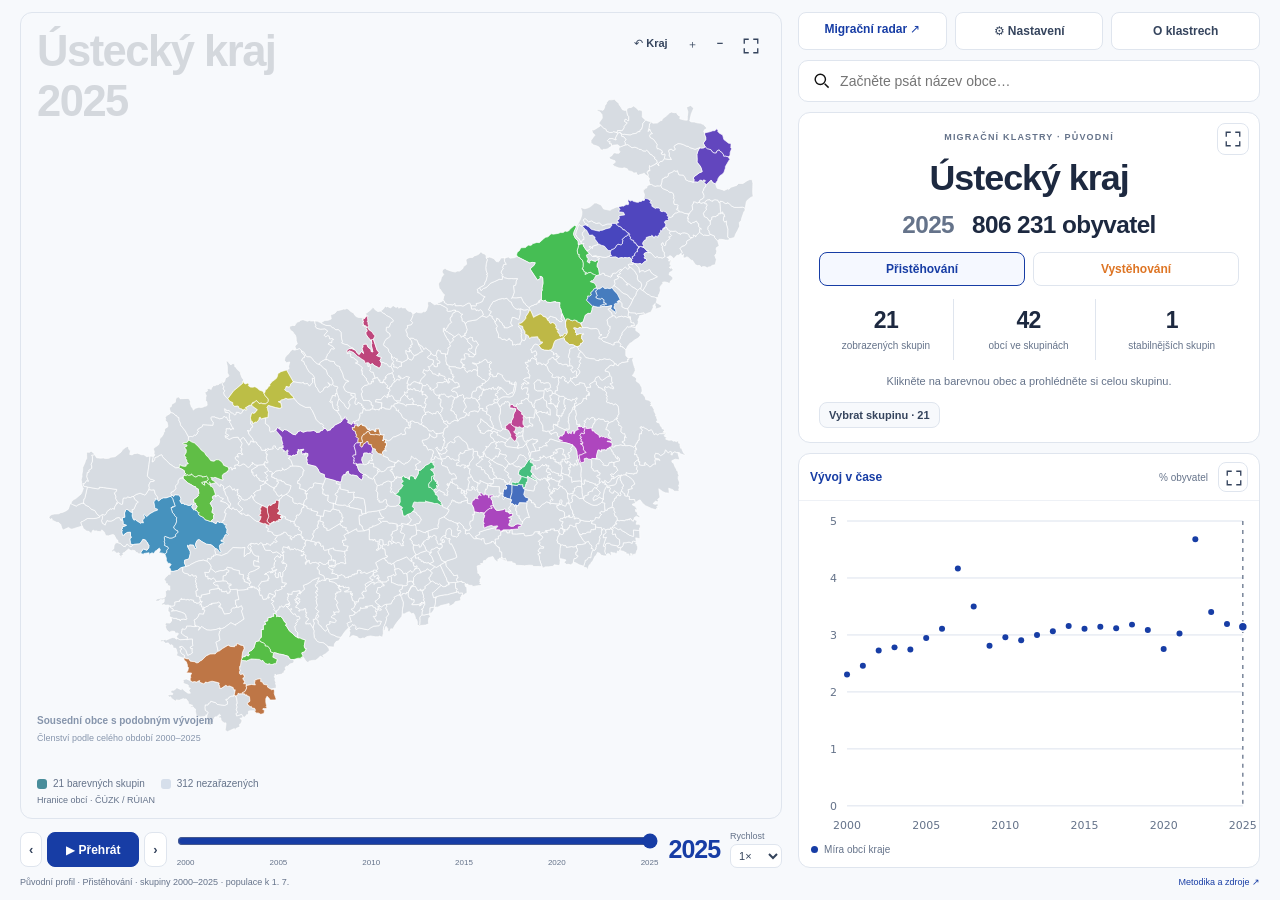
==== klastry/index.html @ d6361bfb "Add standalone geographic migration cluster atlas" ====
<!doctype html>
<html lang="cs">
<head><meta charset="utf-8"><meta name="viewport" content="width=device-width,initial-scale=1"><meta name="theme-color" content="#173DA5"><title>Migrační klastry · Ústecký kraj</title><link rel="icon" href="data:,"><link rel="stylesheet" href="styles.css?v=clusters-1"></head>
<body>
<main>
<div id="loading" role="status">Načítání skupin a mapy…</div>
<div id="notice" role="status" hidden></div>
<div class="atlas-layout" id="workspace" hidden>
 <section class="map-column" id="map-block" aria-label="Mapa klastrů a časová osa">
  <div class="panel map-panel">
   <div class="map-heading"><div class="watermark"><span id="map-territory">Ústecký kraj</span><output id="map-year" for="year">2025</output></div><div class="map-actions"><button id="back-region" title="Zpět na celý kraj">↶ Kraj</button><button id="zoom-in" aria-label="Přiblížit mapu">＋</button><button id="zoom-out" aria-label="Oddálit mapu">−</button><button class="expand-button" data-expand="map-block" aria-label="Zvětšit mapu na celé okno"></button></div></div>
   <svg id="map" role="group" aria-label="Mapa migračních klastrů obcí Ústeckého kraje"></svg>
   <div id="map-empty" class="map-message" hidden><strong>Tomuto filtru neodpovídá žádná skupina.</strong><span>Zkuste menší počet obcí nebo mírnější podmínky.</span><button id="clear-filters">Zobrazit všechny skupiny profilu</button></div>
   <div class="map-bottom"><div id="map-legend" class="map-legend"></div><span>Hranice obcí · ČÚZK / RÚIAN</span></div>
   <div class="map-caption">Sousední obce s podobným vývojem<br><span>Členství podle celého období 2000–2025</span></div>
  </div>
  <section class="timeline" aria-label="Časová osa"><div class="play-controls"><button id="previous" aria-label="Předchozí rok">‹</button><button id="play" class="primary">▶ Přehrát</button><button id="next" aria-label="Následující rok">›</button></div><div class="year-slider"><label for="year" class="sr-only">Vybraný rok</label><input id="year" type="range" min="2000" max="2025" step="1" value="2025"><div id="year-ticks"></div></div><output id="year-label" for="year">2025</output><label class="speed-label">Rychlost<select id="speed"><option value=".5">0,5×</option><option value="1" selected>1×</option><option value="2">2×</option><option value="4">4×</option></select></label></section>
 </section>
 <aside class="side-column" aria-label="Výběr a informace o klastrech">
  <nav class="workspace-actions" aria-label="Nástroje"><a href="https://hphugosm.github.io/TT-Decin/" target="_blank" rel="noopener">Migrační radar ↗</a><button id="settings-open">⚙ Nastavení</button><button id="method-open">O klastrech</button></nav>
  <div class="search"><svg class="search-icon" viewBox="0 0 24 24" aria-hidden="true"><circle cx="10.5" cy="10.5" r="6.5"></circle><path d="m16 16 5 5"></path></svg><label for="town-search" class="sr-only">Vyhledat obec</label><input id="town-search" type="search" placeholder="Začněte psát název obce…" autocomplete="off" aria-controls="search-results" aria-expanded="false"><div id="search-results" hidden></div></div>
  <section class="panel overview" id="overview-block" aria-label="Přehled skupiny">
   <button class="expand-button" data-expand="overview-block" aria-label="Zvětšit přehled na celé okno"></button>
   <p class="eyebrow" id="overview-label">MIGRAČNÍ KLASTRY</p><h1 id="territory-title">Ústecký kraj</h1><div class="overview-facts"><span id="detail-year">2025</span><strong id="population"></strong></div>
   <div class="mode-switch" role="group" aria-label="Druh migrace"><button data-mode="immigration" aria-pressed="true">Přistěhování</button><button data-mode="emigration" aria-pressed="false">Vystěhování</button></div>
   <div id="stats" class="stats"></div><div id="selection-info" class="selection-info"></div>
   <div class="overview-links"><button id="groups-open">Vybrat skupinu</button><button id="detail-open" hidden>Podrobnosti skupiny ↗</button></div>
  </section>
  <section class="panel chart-panel" id="chart-block" aria-label="Vývoj v čase"><div class="chart-heading"><h2>Vývoj v čase</h2><span id="chart-unit"></span><button class="expand-button" data-expand="chart-block" aria-label="Zvětšit graf na celé okno"></button></div><div id="chart-wrap"><svg id="time-chart" role="group" aria-label="Bodový vývoj migrace v čase"></svg></div><div id="chart-legend" class="chart-legend"></div></section>
 </aside>
</div>
<footer><span id="footer-summary">Průzkumné skupiny · 354 obcí · 2000–2025</span><a href="README.md">Metodika a zdroje ↗</a></footer>
</main>
<dialog id="settings-dialog" class="drawer" aria-labelledby="settings-title"><div class="dialog-heading"><h2 id="settings-title">Nastavení klastrů</h2><button data-close aria-label="Zavřít nastavení">×</button></div><label class="field">Podmínky podobnosti<select id="profile"><option value="balanced">Původní · 70 % / r ≥ 0,40</option><option value="relaxed">Mírnější · 65 % / r ≥ 0,30</option><option value="loose">Volnější · 60 % / r ≥ 0,20</option><option value="extended">Rozšířený · 60 % / r ≥ 0,15</option></select><small>Shoda směrů a minimální Pearsonova i Spearmanova korelace každé dvojice.</small></label><label class="field">Velikost skupiny<select id="min-size"><option value="2">2 a více obcí</option><option value="3">3 a více obcí</option><option value="4">4 a více obcí</option><option value="5">5 a více obcí</option></select></label><label class="check"><input id="stable-only" type="checkbox">Jen stabilnější nálezy</label><p class="help">Filtry mění viditelnost předpočítaných skupin. Rok ani filtry model znovu nepočítají.</p><hr><label class="field">Ukazatel v grafu<select id="chart-metric"><option value="rate">Podíl obyvatel (%)</option><option value="delta">Modelovaná změna (procentní body)</option><option value="raw">Absolutní počet</option></select><small id="metric-help">Podíl je původní roční počet dělený populací obce.</small></label><button id="settings-reset">Obnovit výchozí pohled</button></dialog>
<dialog id="groups-dialog" class="modal" aria-labelledby="groups-title"><div class="dialog-heading"><div><p class="eyebrow" id="groups-context"></p><h2 id="groups-title">Vybrat skupinu</h2></div><button data-close aria-label="Zavřít seznam skupin">×</button></div><label class="sr-only" for="group-search">Hledat ve skupinách</label><input id="group-search" type="search" placeholder="Název obce nebo skupiny…"><div id="group-list" class="group-list"></div></dialog>
<dialog id="detail-dialog" class="modal wide" aria-labelledby="detail-title"><div class="dialog-heading"><h2 id="detail-title">Podrobnosti skupiny</h2><button data-close aria-label="Zavřít detail skupiny">×</button></div><div id="group-detail"></div></dialog>
<dialog id="method-dialog" class="modal" aria-labelledby="method-title"><div class="dialog-heading"><h2 id="method-title">Jak číst migrační klastry</h2><button data-close aria-label="Zavřít metodiku">×</button></div><div class="prose"><p>Jedna barva označuje jednu skupinu sousedních obcí s podobnými meziročními změnami migrace v letech <strong>2000–2025</strong>. Přistěhování a vystěhování mají samostatné výsledky.</p><h3>Co mají obce společného</h3><p>Skupina tvoří souvislé území přes společné úseky hranic. Každá dvojice uvnitř musí splnit podmínky podobnosti alespoň ve 12 společných informativních změnách. Samotný dotyk v rohu nestačí; ne všichni členové musí sousedit přímo.</p><h3>Podmínky a stabilita</h3><p>Všechny výsledky jsou průzkumné. Retence ukazuje, jak často členové zůstali spolu při opakování analýzy s pozměněnými daty; není pravděpodobností správnosti skupiny. Mírnější profily vznikly při průzkumu výsledků a nemusí být vnořené do přísnějších.</p><p>Model přistěhování používá empirické Bayesovo vyhlazení, model vystěhování původní míry. Jejich nastavení je součástí dodaných výsledků. Graf „Podíl obyvatel“ ukazuje původní údaje; „Modelovaná změna“ ukazuje změny vybrané modelové řady. Zobrazené procentní hodnoty jsou přepočtem původních měr na 1 000 dělením deseti.</p><h3>Mapa a čas</h3><p>Rok mění údaje a zvýraznění bodů v grafu. Členství a barvy skupin platí pro celé období. Šedá obec buď není zařazena, nebo její skupinu skrývá filtr; po kliknutí uvidíte stav. Barvy skupin a členů v grafu jsou kategoriální, ne měřítkem síly migrace.</p><p>Krajská míra je poměr součtu pohybů a populace obcí. Součet přistěhování i vystěhování zahrnuje přesuny uvnitř kraje. Podobný vývoj nedokazuje přesuny lidí mezi členy skupiny ani příčinu migrace.</p><p id="provenance-note"></p><a href="README.md">Podrobný popis a původ dat ↗</a></div></dialog>
<script type="module" src="app.mjs?v=clusters-1"></script>
</body></html>
---- klastry/styles.css ----
:root{font-family:Inter,-apple-system,BlinkMacSystemFont,"Segoe UI",sans-serif;color:#1d2940;background:#f7f9fc;font-synthesis:none;--blue:#173da5;--muted:#65738a;--border:#dfe5ee}
*{box-sizing:border-box}body{margin:0}button,input,select{font:inherit}button,a,input,select{-webkit-tap-highlight-color:transparent}button{cursor:pointer;border:1px solid var(--border);background:#fff;color:#35445d;padding:9px 12px;border-radius:8px;font-size:13px;font-weight:600}button:hover{background:#eff3fb;border-color:#aebfdf}button:disabled{opacity:.45;cursor:default}button:focus-visible,a:focus-visible,input:focus-visible,select:focus-visible{outline:3px solid #a2b9f5;outline-offset:3px}.primary{background:var(--blue);border-color:var(--blue);color:#fff}.primary:hover{background:#224dbd;color:#fff}a{color:var(--blue);text-decoration:none}a:hover{text-decoration:underline}[hidden]{display:none!important}h1,h2,h3,p{margin:0}h2{font-size:18px}h3{font-size:15px}p{line-height:1.55}.sr-only{position:absolute;width:1px;height:1px;padding:0;margin:-1px;overflow:hidden;clip:rect(0,0,0,0);border:0}
main{padding:12px 20px 0;max-width:none;margin:auto}.atlas-layout{display:grid;grid-template-columns:minmax(0,1.65fr) minmax(390px,1fr);gap:16px;height:calc(100dvh - 44px);min-height:650px}.map-column{display:flex;flex-direction:column;min-width:0;min-height:0}.panel{background:white;border:1px solid var(--border);border-radius:12px;overflow:hidden}.map-panel{position:relative;isolation:isolate;flex:1;min-height:0;background:transparent}.map-panel>svg{display:block;width:100%;height:100%;touch-action:none}.map-heading{position:absolute;inset:16px 16px auto;z-index:2;display:flex;gap:12px;pointer-events:none}.watermark{display:flex;flex-direction:column;gap:4px;flex:1;min-width:0;color:rgb(29 41 64 / 16%);font-size:clamp(28px,3.4vw,48px);font-weight:750;line-height:1.05;letter-spacing:-1.5px;overflow-wrap:anywhere;user-select:none}.map-actions{display:flex;align-items:start;gap:1px;pointer-events:auto;flex-shrink:0}.map-actions button{background:transparent;border-color:transparent;font-size:11px;padding:7px 8px}.map-actions button:hover{background:rgb(23 61 165 / 7%);border-color:rgb(23 61 165 / 15%)}.expand-button{width:32px;height:32px;padding:6px;flex-shrink:0;line-height:0}.expand-button svg{width:18px;height:18px;fill:none;stroke:currentColor;stroke-width:1.8}.map-bottom{position:absolute;inset:auto 16px 13px;pointer-events:none;display:flex;flex-direction:column;gap:6px;font-size:10px;color:var(--muted)}.map-bottom>span{font-size:9px}.map-legend{display:flex;gap:8px 16px;flex-wrap:wrap;align-items:center}.legend-key{display:inline-flex;align-items:center;gap:6px}.swatch{display:inline-block;width:10px;height:10px;border-radius:3px;flex-shrink:0;background:var(--swatch,#d6dfeb)}.swatch.filtered{background:repeating-linear-gradient(45deg,#e7ebf1,#e7ebf1 3px,#bbc6d4 3px,#bbc6d4 4px)}.map-caption{position:absolute;bottom:72px;left:16px;color:#8695ac;font-size:10px;line-height:1.7;pointer-events:none;font-weight:650}.map-caption span{font-size:9px;font-weight:400}.map-message{position:absolute;top:42%;left:50%;transform:translate(-50%,-50%);width:min(360px,80%);background:rgb(255 255 255 / 94%);padding:18px;border:1px solid var(--border);border-radius:12px;text-align:center;display:grid;gap:12px;font-size:13px;box-shadow:0 5px 25px #1d29400a}.map-message span{color:var(--muted)}
.timeline{display:flex;align-items:center;gap:10px;flex-shrink:0;padding:12px 0 0}.play-controls{display:flex;gap:5px}.play-controls button{min-height:35px;padding:8px}.play-controls #play{min-width:92px;font-size:12px}.year-slider{flex:1;min-width:70px}.year-slider input{width:100%;accent-color:var(--blue);margin:0}#year-ticks{display:flex;justify-content:space-between;color:var(--muted);font-size:8px;margin-top:5px}#year-label{font-size:25px;font-weight:650;letter-spacing:-1px;color:var(--blue)}.speed-label{display:flex;flex-direction:column;gap:3px;font-size:9px;color:var(--muted)}select{border:1px solid var(--border);border-radius:7px;padding:8px;background:white;color:#34435b}#speed{font-size:11px;padding:4px}
.side-column{display:flex;flex-direction:column;gap:10px;min-width:0;min-height:0}.workspace-actions{display:grid;grid-template-columns:repeat(3,minmax(0,1fr));gap:8px;flex-shrink:0}.workspace-actions button,.workspace-actions a{font-size:12px;min-height:38px;padding:9px 5px;text-align:center;border:1px solid var(--border);background:#fff;border-radius:8px;font-weight:600}.search{position:relative;flex-shrink:0}.search input{width:100%;height:42px;border:1px solid var(--border);border-radius:10px;background:white;padding:10px 13px 10px 41px;font-size:14px}.search-icon{position:absolute;width:19px;height:19px;top:11px;left:14px;fill:none;stroke:#111;stroke-width:1.8;pointer-events:none}#search-results{position:absolute;top:calc(100% + 4px);width:100%;padding:5px;z-index:20;background:white;border:1px solid var(--border);border-radius:10px;box-shadow:0 10px 35px #1d294022;max-height:300px;overflow:auto}#search-results button{width:100%;text-align:left;border:0;font-weight:500;display:flex;justify-content:space-between;gap:8px}#search-results small{font-size:10px;color:var(--muted)}#search-results p{padding:10px;font-size:13px;color:var(--muted)}
.overview{position:relative;padding:18px 20px 14px;display:flex;flex-direction:column;gap:13px;flex-shrink:0}.overview>.expand-button{position:absolute;right:10px;top:10px}.eyebrow{font-size:9px;letter-spacing:1.2px;font-weight:650;color:var(--muted)}.overview>.eyebrow{text-align:center;padding:0 25px}.overview h1{text-align:center;padding:0 20px;font-size:clamp(26px,2.8vw,40px);line-height:1.12;letter-spacing:-1px;overflow-wrap:anywhere}.overview h1.long-title{font-size:clamp(20px,2vw,27px)}.overview-facts{display:flex;justify-content:center;gap:18px;align-items:baseline;flex-wrap:wrap;font-weight:650;font-size:clamp(20px,1.9vw,27px);letter-spacing:-.6px}.overview-facts>span{color:var(--muted)}.overview-facts strong{font-weight:650}.mode-switch{display:grid;grid-template-columns:1fr 1fr;gap:8px}.mode-switch button{padding:9px;font-size:12px;font-weight:600}.mode-switch [data-mode=immigration]{color:#173da5}.mode-switch [data-mode=emigration]{color:#de7524}.mode-switch [data-mode=immigration][aria-pressed=true]{border-color:#173da5;background:#f5f8ff}.mode-switch [data-mode=emigration][aria-pressed=true]{border-color:#de7524;background:#fff8f2}.stats{display:grid;grid-template-columns:repeat(3,minmax(0,1fr));gap:8px}.stat{padding:8px 6px;text-align:center;border-right:1px solid var(--border)}.stat:last-child{border:0}.stat strong{display:block;font-size:23px;font-weight:650;letter-spacing:-.7px;line-height:1.2}.stat span{font-size:10px;color:var(--muted);display:block;margin-top:4px;line-height:1.3}.selection-info{font-size:11px;color:var(--muted);line-height:1.5;text-align:center}.selection-info button{padding:3px 6px;border:0;color:var(--blue);font-size:11px}.overview-links{display:flex;align-items:center;justify-content:space-between;gap:10px}.overview-links button{font-size:11px;padding:6px 9px}.overview-links button:first-child{background:#f7f9fc}.members-chips{display:flex;gap:5px;flex-wrap:wrap;justify-content:center}.members-chips button{font-size:10px;padding:4px 6px;border:1px solid var(--border);display:flex;align-items:center;gap:5px;background:transparent}.members-chips button[aria-pressed=true]{border-color:#35445d;background:#edf2fb;color:#1d2940}
.chart-panel{display:flex;flex-direction:column;flex:1;min-height:200px}.chart-heading{display:flex;align-items:center;gap:10px;padding:8px 11px;border-bottom:1px solid #eef1f6;flex-shrink:0}.chart-heading h2{font-size:12px;color:#173da5}.chart-heading>span{font-size:10px;color:var(--muted);margin-left:auto}.chart-heading>.expand-button{width:30px;height:30px}#chart-wrap{position:relative;flex:1;min-height:120px}#time-chart{display:block;width:100%;height:100%}.chart-legend{display:flex;gap:6px 13px;align-items:center;flex-wrap:wrap;flex-shrink:0;padding:4px 12px 12px;font-size:10px;color:var(--muted)}.chart-legend .swatch{border-radius:50%;width:7px;height:7px}.chart-legend button{border:0;background:none;font-size:10px;padding:2px 0;font-weight:400;display:flex;align-items:center;gap:5px}.chart-legend button[aria-pressed=true]{font-weight:700;color:#1d2940}footer{display:flex;justify-content:space-between;gap:16px;padding:9px 0 5px;font-size:9px;color:var(--muted)}#notice{padding:10px 14px;margin-bottom:12px;border-radius:8px;background:#fff8e9;border:1px solid #eddbb1;font-size:12px}#loading{padding:25px;color:var(--muted)}
dialog{border:1px solid var(--border);border-radius:14px;background:white;color:#1d2940;padding:22px;box-shadow:0 15px 70px #15254333}dialog::backdrop{background:#14213b55;backdrop-filter:blur(2px)}.modal{width:min(680px,calc(100vw - 32px));max-height:88dvh;overflow:auto}.modal.wide{width:min(930px,calc(100vw - 32px))}.drawer{position:fixed;inset:0 0 0 auto;margin:0;height:100dvh;max-height:100dvh;width:375px;max-width:94vw;border-radius:0;padding:24px;overflow:auto}.dialog-heading{display:flex;justify-content:space-between;align-items:center;gap:15px;margin-bottom:22px}.dialog-heading button{font-size:22px;padding:3px 9px}.dialog-heading h2{font-size:21px}.dialog-heading .eyebrow{margin-bottom:6px}.field{display:flex;flex-direction:column;gap:9px;font-size:13px;font-weight:600;margin:22px 0}.field select{width:100%;font-weight:400}.field small,.help{font-size:11px;color:var(--muted);font-weight:400;line-height:1.6}.check{display:flex;align-items:center;gap:9px;font-size:13px}.check input{accent-color:var(--blue)}.help{margin:14px 0}hr{border:0;border-top:1px solid var(--border);margin:22px 0}.prose p{font-size:13px;line-height:1.7;margin:12px 0}.prose h3{margin-top:24px}.prose a{font-size:13px}#group-search{width:100%;padding:12px;border:1px solid var(--border);border-radius:8px;font-size:14px}.group-list{display:grid;gap:8px;margin-top:14px}.group-card{display:grid;grid-template-columns:12px 1fr auto;align-items:center;gap:12px;text-align:left;padding:12px}.group-card strong{display:block;font-size:13px;line-height:1.4}.group-card small{display:block;font-size:10px;color:var(--muted);margin-top:4px;font-weight:400}.group-card>span:last-child{font-size:12px;color:var(--muted)}.empty-list{padding:20px;text-align:center;font-size:13px;color:var(--muted)}.badge{display:inline-block;background:#f7f9fc;border:1px solid var(--border);border-radius:5px;padding:3px 6px;font-size:11px;margin:0 5px 10px 0}.detail-members{display:grid;grid-template-columns:repeat(auto-fit,minmax(160px,1fr));gap:10px;margin:18px 0}.member-detail{border-left:3px solid var(--member-color);padding:6px 10px}.member-detail strong{font-size:13px;display:block}.member-detail small{font-size:11px;color:var(--muted);line-height:1.5}.quality-grid{display:grid;grid-template-columns:repeat(3,1fr);gap:15px;margin:20px 0}.quality-grid strong{font-size:21px;display:block}.quality-grid span{font-size:11px;color:var(--muted)}.table-wrap{overflow:auto}table{width:100%;border-collapse:collapse;font-size:12px;margin:12px 0}th,td{text-align:left;border-bottom:1px solid var(--border);padding:10px 8px}th{font-size:10px;color:var(--muted);font-weight:600}td:not(:first-child){white-space:nowrap}.detail-description{font-size:12px;line-height:1.6;color:var(--muted);margin:14px 0}.detail-description strong{color:#1d2940}.download{font-size:12px;margin-top:15px}
body.has-expanded{overflow:hidden}.expanded{position:fixed!important;inset:12px!important;z-index:50!important;width:auto!important;height:auto!important;max-width:none!important;max-height:none!important;min-height:0!important;margin:0!important;background:#f7f9fc!important;box-shadow:0 0 0 20px #f7f9fc!important}.chart-panel.expanded{background:white!important}.expanded.chart-panel .chart-heading{padding:14px 20px}.expanded.chart-panel .chart-legend{padding:10px 22px 18px;font-size:13px}.expanded.chart-panel .chart-legend button{font-size:13px}.expanded.overview{justify-content:center;align-items:stretch;padding:clamp(25px,8vw,120px);gap:25px;overflow:auto;background:white!important}.expanded.overview h1{font-size:clamp(32px,5vw,68px)}.expanded.overview .overview-facts{font-size:clamp(24px,4vw,48px)}.expanded.overview .stats strong{font-size:42px}.expanded.overview .stat span,.expanded.overview .selection-info,.expanded.overview .members-chips button{font-size:15px}
@media(min-width:1000px) and (max-height:850px){.overview{padding:14px 18px 12px;gap:9px}.overview h1{font-size:28px}.overview h1.long-title{font-size:23px}.overview-facts{font-size:22px}.stat{padding:5px}.stat strong{font-size:20px}.stat span{font-size:9px}.selection-info{font-size:10px}.members-chips button{font-size:9px;padding:3px 5px}.overview .mode-switch button{padding:7px}.overview-links button{padding:5px 7px}.overview .eyebrow{font-size:8px}}
@media(max-width:999px){main{padding:12px}.atlas-layout{display:flex;flex-direction:column;height:auto;min-height:0}.map-column{height:620px;flex:none}.side-column{gap:12px}.overview h1{font-size:32px}.chart-panel{height:420px;flex:none}.workspace-actions{min-height:38px}.watermark{font-size:36px}footer{padding-top:14px}}
@media(max-width:600px){main{padding:8px}.map-column{height:520px}.map-heading{inset:12px 8px;bottom:auto;gap:8px}.watermark{font-size:24px;letter-spacing:-.7px}.map-actions button{padding:5px;font-size:10px}.map-actions .expand-button{width:28px;height:28px}.timeline{gap:8px;flex-wrap:wrap}.year-slider{order:5;flex-basis:100%}.speed-label{margin-left:auto}.map-caption{bottom:78px;font-size:9px}.map-caption span{font-size:8px}.map-bottom{left:12px;right:12px;font-size:9px}.map-legend{gap:5px 10px}.overview{padding:18px 13px 14px}.overview h1{font-size:29px}.overview h1.long-title{font-size:23px}.overview-facts{font-size:22px}.workspace-actions a,.workspace-actions button{font-size:11px}.chart-panel{height:390px}.quality-grid{grid-template-columns:1fr 1fr}.expanded{inset:8px!important}.group-card{gap:8px;padding:10px}.map-message{font-size:12px}.map-message button{font-size:11px}}
@media(prefers-reduced-motion:reduce){*{scroll-behavior:auto!important}}
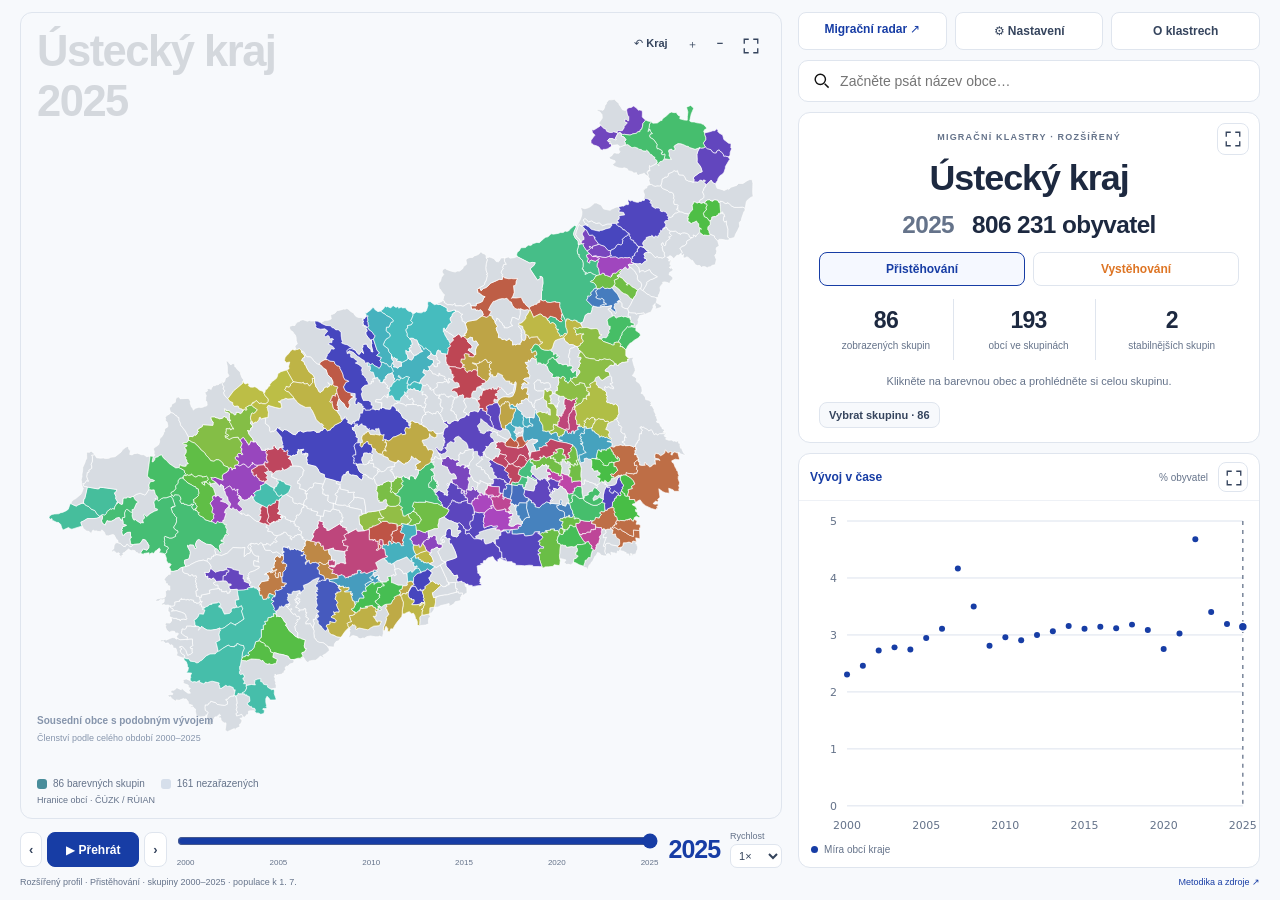
==== commit 9ca182b5: "Default clusters to extended profile and clarify similarity choices" ====
--- a/klastry/index.html
+++ b/klastry/index.html
@@ -1,6 +1,6 @@
 <!doctype html>
 <html lang="cs">
-<head><meta charset="utf-8"><meta name="viewport" content="width=device-width,initial-scale=1"><meta name="theme-color" content="#173DA5"><title>Migrační klastry · Ústecký kraj</title><link rel="icon" href="data:,"><link rel="stylesheet" href="styles.css?v=clusters-1"></head>
+<head><meta charset="utf-8"><meta name="viewport" content="width=device-width,initial-scale=1"><meta name="theme-color" content="#173DA5"><title>Migrační klastry · Ústecký kraj</title><link rel="icon" href="data:,"><link rel="stylesheet" href="styles.css?v=clusters-2"></head>
 <body>
 <main>
 <div id="loading" role="status">Načítání skupin a mapy…</div>
@@ -31,9 +31,9 @@
 </div>
 <footer><span id="footer-summary">Průzkumné skupiny · 354 obcí · 2000–2025</span><a href="README.md">Metodika a zdroje ↗</a></footer>
 </main>
-<dialog id="settings-dialog" class="drawer" aria-labelledby="settings-title"><div class="dialog-heading"><h2 id="settings-title">Nastavení klastrů</h2><button data-close aria-label="Zavřít nastavení">×</button></div><label class="field">Podmínky podobnosti<select id="profile"><option value="balanced">Původní · 70 % / r ≥ 0,40</option><option value="relaxed">Mírnější · 65 % / r ≥ 0,30</option><option value="loose">Volnější · 60 % / r ≥ 0,20</option><option value="extended">Rozšířený · 60 % / r ≥ 0,15</option></select><small>Shoda směrů a minimální Pearsonova i Spearmanova korelace každé dvojice.</small></label><label class="field">Velikost skupiny<select id="min-size"><option value="2">2 a více obcí</option><option value="3">3 a více obcí</option><option value="4">4 a více obcí</option><option value="5">5 a více obcí</option></select></label><label class="check"><input id="stable-only" type="checkbox">Jen stabilnější nálezy</label><p class="help">Filtry mění viditelnost předpočítaných skupin. Rok ani filtry model znovu nepočítají.</p><hr><label class="field">Ukazatel v grafu<select id="chart-metric"><option value="rate">Podíl obyvatel (%)</option><option value="delta">Modelovaná změna (procentní body)</option><option value="raw">Absolutní počet</option></select><small id="metric-help">Podíl je původní roční počet dělený populací obce.</small></label><button id="settings-reset">Obnovit výchozí pohled</button></dialog>
+<dialog id="settings-dialog" class="drawer" aria-labelledby="settings-title"><div class="dialog-heading"><h2 id="settings-title">Nastavení klastrů</h2><button data-close aria-label="Zavřít nastavení">×</button></div><fieldset class="profile-settings"><legend>Minimální shoda vývoje</legend><p class="help" id="profile-help">Od nejpřísnějšího po nejvolnější. Procento udává minimální shodu směru změn každé dvojice obcí, nikoli přesnost výsledku. Spodní hranice je 60 %.</p><div id="profile-options" class="profile-options"></div><p class="help">Volnější podmínky dovolují i větší skupiny. Dvě volby 60 % se liší minimální korelací; při změně profilu se obce mohou přeskupit.</p></fieldset><label class="field">Velikost skupiny<select id="min-size"><option value="2">2 a více obcí</option><option value="3">3 a více obcí</option><option value="4">4 a více obcí</option><option value="5">5 a více obcí</option></select></label><label class="check"><input id="stable-only" type="checkbox">Jen stabilnější nálezy</label><p class="help">Filtry mění viditelnost předpočítaných skupin. Rok ani filtry model znovu nepočítají.</p><hr><label class="field">Ukazatel v grafu<select id="chart-metric"><option value="rate">Podíl obyvatel (%)</option><option value="delta">Modelovaná změna (procentní body)</option><option value="raw">Absolutní počet</option></select><small id="metric-help">Podíl je původní roční počet dělený populací obce.</small></label><button id="settings-reset">Obnovit výchozí pohled</button></dialog>
 <dialog id="groups-dialog" class="modal" aria-labelledby="groups-title"><div class="dialog-heading"><div><p class="eyebrow" id="groups-context"></p><h2 id="groups-title">Vybrat skupinu</h2></div><button data-close aria-label="Zavřít seznam skupin">×</button></div><label class="sr-only" for="group-search">Hledat ve skupinách</label><input id="group-search" type="search" placeholder="Název obce nebo skupiny…"><div id="group-list" class="group-list"></div></dialog>
 <dialog id="detail-dialog" class="modal wide" aria-labelledby="detail-title"><div class="dialog-heading"><h2 id="detail-title">Podrobnosti skupiny</h2><button data-close aria-label="Zavřít detail skupiny">×</button></div><div id="group-detail"></div></dialog>
 <dialog id="method-dialog" class="modal" aria-labelledby="method-title"><div class="dialog-heading"><h2 id="method-title">Jak číst migrační klastry</h2><button data-close aria-label="Zavřít metodiku">×</button></div><div class="prose"><p>Jedna barva označuje jednu skupinu sousedních obcí s podobnými meziročními změnami migrace v letech <strong>2000–2025</strong>. Přistěhování a vystěhování mají samostatné výsledky.</p><h3>Co mají obce společného</h3><p>Skupina tvoří souvislé území přes společné úseky hranic. Každá dvojice uvnitř musí splnit podmínky podobnosti alespoň ve 12 společných informativních změnách. Samotný dotyk v rohu nestačí; ne všichni členové musí sousedit přímo.</p><h3>Podmínky a stabilita</h3><p>Všechny výsledky jsou průzkumné. Retence ukazuje, jak často členové zůstali spolu při opakování analýzy s pozměněnými daty; není pravděpodobností správnosti skupiny. Mírnější profily vznikly při průzkumu výsledků a nemusí být vnořené do přísnějších.</p><p>Model přistěhování používá empirické Bayesovo vyhlazení, model vystěhování původní míry. Jejich nastavení je součástí dodaných výsledků. Graf „Podíl obyvatel“ ukazuje původní údaje; „Modelovaná změna“ ukazuje změny vybrané modelové řady. Zobrazené procentní hodnoty jsou přepočtem původních měr na 1 000 dělením deseti.</p><h3>Mapa a čas</h3><p>Rok mění údaje a zvýraznění bodů v grafu. Členství a barvy skupin platí pro celé období. Šedá obec buď není zařazena, nebo její skupinu skrývá filtr; po kliknutí uvidíte stav. Barvy skupin a členů v grafu jsou kategoriální, ne měřítkem síly migrace.</p><p>Krajská míra je poměr součtu pohybů a populace obcí. Součet přistěhování i vystěhování zahrnuje přesuny uvnitř kraje. Podobný vývoj nedokazuje přesuny lidí mezi členy skupiny ani příčinu migrace.</p><p id="provenance-note"></p><a href="README.md">Podrobný popis a původ dat ↗</a></div></dialog>
-<script type="module" src="app.mjs?v=clusters-1"></script>
+<script type="module" src="app.mjs?v=clusters-2"></script>
 </body></html>
--- a/klastry/styles.css
+++ b/klastry/styles.css
@@ -11,3 +11,5 @@
 @media(max-width:999px){main{padding:12px}.atlas-layout{display:flex;flex-direction:column;height:auto;min-height:0}.map-column{height:620px;flex:none}.side-column{gap:12px}.overview h1{font-size:32px}.chart-panel{height:420px;flex:none}.workspace-actions{min-height:38px}.watermark{font-size:36px}footer{padding-top:14px}}
 @media(max-width:600px){main{padding:8px}.map-column{height:520px}.map-heading{inset:12px 8px;bottom:auto;gap:8px}.watermark{font-size:24px;letter-spacing:-.7px}.map-actions button{padding:5px;font-size:10px}.map-actions .expand-button{width:28px;height:28px}.timeline{gap:8px;flex-wrap:wrap}.year-slider{order:5;flex-basis:100%}.speed-label{margin-left:auto}.map-caption{bottom:78px;font-size:9px}.map-caption span{font-size:8px}.map-bottom{left:12px;right:12px;font-size:9px}.map-legend{gap:5px 10px}.overview{padding:18px 13px 14px}.overview h1{font-size:29px}.overview h1.long-title{font-size:23px}.overview-facts{font-size:22px}.workspace-actions a,.workspace-actions button{font-size:11px}.chart-panel{height:390px}.quality-grid{grid-template-columns:1fr 1fr}.expanded{inset:8px!important}.group-card{gap:8px;padding:10px}.map-message{font-size:12px}.map-message button{font-size:11px}}
 @media(prefers-reduced-motion:reduce){*{scroll-behavior:auto!important}}
+
+.profile-settings{border:0;padding:0;margin:22px 0}.profile-settings legend{font-size:14px;font-weight:650}.profile-settings .help{margin:9px 0 13px}.profile-options{display:grid;gap:8px}.profile-option{display:flex;gap:11px;align-items:center;padding:11px 12px;border:1px solid var(--border);border-radius:9px;cursor:pointer;background:#fff}.profile-option:hover{border-color:#aebfdf;background:#f7f9fc}.profile-option:has(input:checked){border-color:var(--blue);background:#f1f5ff}.profile-option:focus-within{outline:2px solid #a2b9f5;outline-offset:2px}.profile-option input{accent-color:var(--blue);margin:0;flex-shrink:0}.profile-option>span{flex:1;min-width:0}.profile-title{display:flex;gap:10px;justify-content:space-between;align-items:baseline}.profile-title strong{font-size:23px;line-height:1.2;color:var(--blue);letter-spacing:-.5px}.profile-title>span{font-size:11px;color:#35445d}.profile-option small{display:block;font-size:10px;line-height:1.6;color:var(--muted)}
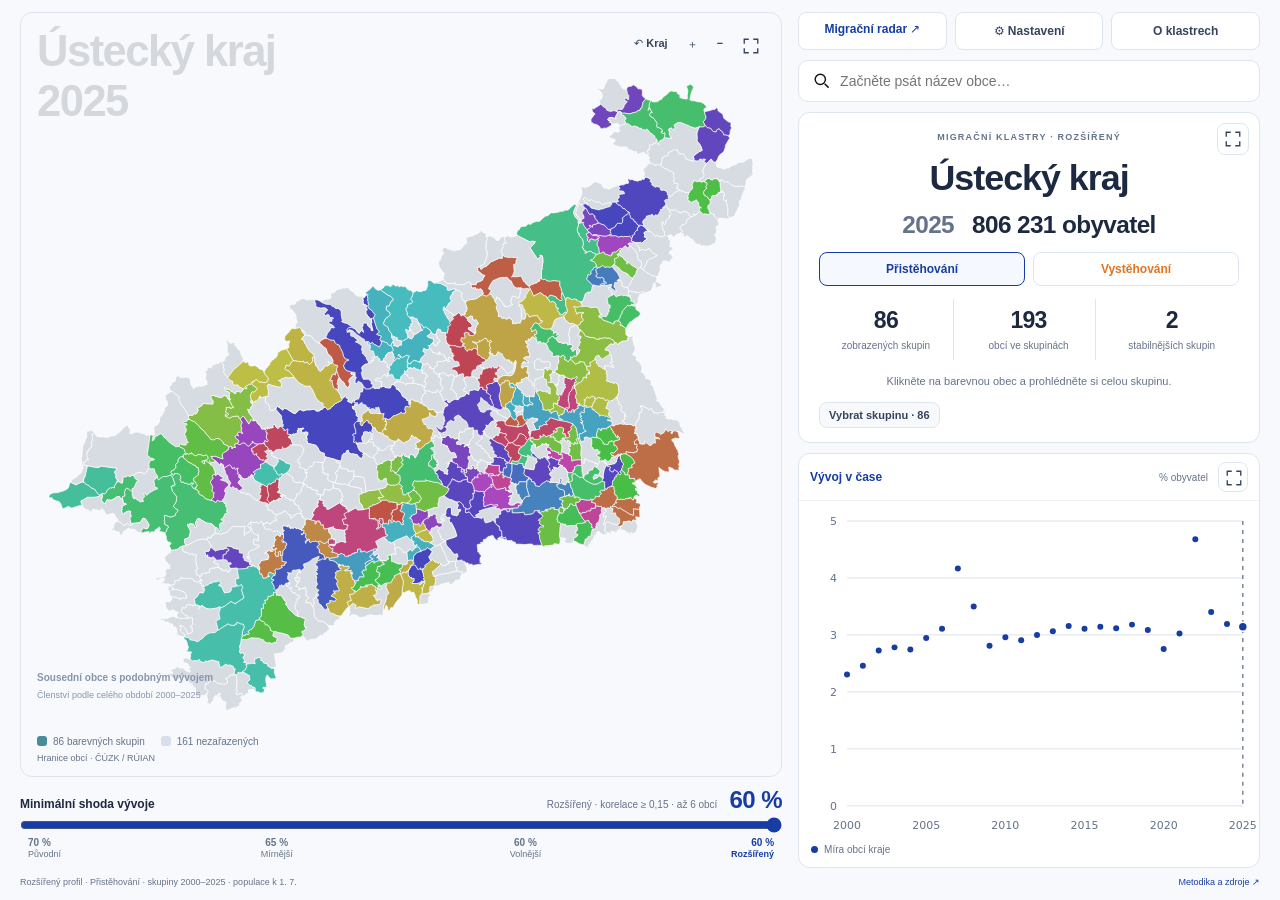
==== commit d9e4aa6f: "Replace cluster timeline with similarity slider under map" ====
--- a/klastry/index.html
+++ b/klastry/index.html
@@ -1,20 +1,25 @@
 <!doctype html>
 <html lang="cs">
-<head><meta charset="utf-8"><meta name="viewport" content="width=device-width,initial-scale=1"><meta name="theme-color" content="#173DA5"><title>Migrační klastry · Ústecký kraj</title><link rel="icon" href="data:,"><link rel="stylesheet" href="styles.css?v=clusters-2"></head>
+<head><meta charset="utf-8"><meta name="viewport" content="width=device-width,initial-scale=1"><meta name="theme-color" content="#173DA5"><title>Migrační klastry · Ústecký kraj</title><link rel="icon" href="data:,"><link rel="stylesheet" href="styles.css?v=clusters-3"></head>
 <body>
 <main>
 <div id="loading" role="status">Načítání skupin a mapy…</div>
 <div id="notice" role="status" hidden></div>
 <div class="atlas-layout" id="workspace" hidden>
- <section class="map-column" id="map-block" aria-label="Mapa klastrů a časová osa">
+ <section class="map-column" id="map-block" aria-label="Mapa klastrů a minimální shoda vývoje">
   <div class="panel map-panel">
-   <div class="map-heading"><div class="watermark"><span id="map-territory">Ústecký kraj</span><output id="map-year" for="year">2025</output></div><div class="map-actions"><button id="back-region" title="Zpět na celý kraj">↶ Kraj</button><button id="zoom-in" aria-label="Přiblížit mapu">＋</button><button id="zoom-out" aria-label="Oddálit mapu">−</button><button class="expand-button" data-expand="map-block" aria-label="Zvětšit mapu na celé okno"></button></div></div>
+   <div class="map-heading"><div class="watermark"><span id="map-territory">Ústecký kraj</span><output id="map-year">2025</output></div><div class="map-actions"><button id="back-region" title="Zpět na celý kraj">↶ Kraj</button><button id="zoom-in" aria-label="Přiblížit mapu">＋</button><button id="zoom-out" aria-label="Oddálit mapu">−</button><button class="expand-button" data-expand="map-block" aria-label="Zvětšit mapu na celé okno"></button></div></div>
    <svg id="map" role="group" aria-label="Mapa migračních klastrů obcí Ústeckého kraje"></svg>
    <div id="map-empty" class="map-message" hidden><strong>Tomuto filtru neodpovídá žádná skupina.</strong><span>Zkuste menší počet obcí nebo mírnější podmínky.</span><button id="clear-filters">Zobrazit všechny skupiny profilu</button></div>
    <div class="map-bottom"><div id="map-legend" class="map-legend"></div><span>Hranice obcí · ČÚZK / RÚIAN</span></div>
    <div class="map-caption">Sousední obce s podobným vývojem<br><span>Členství podle celého období 2000–2025</span></div>
   </div>
-  <section class="timeline" aria-label="Časová osa"><div class="play-controls"><button id="previous" aria-label="Předchozí rok">‹</button><button id="play" class="primary">▶ Přehrát</button><button id="next" aria-label="Následující rok">›</button></div><div class="year-slider"><label for="year" class="sr-only">Vybraný rok</label><input id="year" type="range" min="2000" max="2025" step="1" value="2025"><div id="year-ticks"></div></div><output id="year-label" for="year">2025</output><label class="speed-label">Rychlost<select id="speed"><option value=".5">0,5×</option><option value="1" selected>1×</option><option value="2">2×</option><option value="4">4×</option></select></label></section>
+  <section class="similarity-control" aria-label="Minimální shoda vývoje">
+   <div class="similarity-heading"><label for="profile-slider">Minimální shoda vývoje</label><span id="profile-description"></span><output id="profile-value" for="profile-slider">60 %</output></div>
+   <input id="profile-slider" type="range" min="0" max="3" step="1" value="3" aria-describedby="profile-slider-help">
+   <div id="profile-stops" class="profile-stops"></div>
+   <p id="profile-slider-help" class="sr-only">Čtyři stupně od nejpřísnějšího po nejvolnější: 70 %, 65 % a dvě varianty 60 % s různými korelacemi. Procenta označují minimální shodu směru změn každé dvojice obcí, nikoli přesnost výsledku.</p>
+  </section>
  </section>
  <aside class="side-column" aria-label="Výběr a informace o klastrech">
   <nav class="workspace-actions" aria-label="Nástroje"><a href="https://hphugosm.github.io/TT-Decin/" target="_blank" rel="noopener">Migrační radar ↗</a><button id="settings-open">⚙ Nastavení</button><button id="method-open">O klastrech</button></nav>
@@ -31,9 +36,9 @@
 </div>
 <footer><span id="footer-summary">Průzkumné skupiny · 354 obcí · 2000–2025</span><a href="README.md">Metodika a zdroje ↗</a></footer>
 </main>
-<dialog id="settings-dialog" class="drawer" aria-labelledby="settings-title"><div class="dialog-heading"><h2 id="settings-title">Nastavení klastrů</h2><button data-close aria-label="Zavřít nastavení">×</button></div><fieldset class="profile-settings"><legend>Minimální shoda vývoje</legend><p class="help" id="profile-help">Od nejpřísnějšího po nejvolnější. Procento udává minimální shodu směru změn každé dvojice obcí, nikoli přesnost výsledku. Spodní hranice je 60 %.</p><div id="profile-options" class="profile-options"></div><p class="help">Volnější podmínky dovolují i větší skupiny. Dvě volby 60 % se liší minimální korelací; při změně profilu se obce mohou přeskupit.</p></fieldset><label class="field">Velikost skupiny<select id="min-size"><option value="2">2 a více obcí</option><option value="3">3 a více obcí</option><option value="4">4 a více obcí</option><option value="5">5 a více obcí</option></select></label><label class="check"><input id="stable-only" type="checkbox">Jen stabilnější nálezy</label><p class="help">Filtry mění viditelnost předpočítaných skupin. Rok ani filtry model znovu nepočítají.</p><hr><label class="field">Ukazatel v grafu<select id="chart-metric"><option value="rate">Podíl obyvatel (%)</option><option value="delta">Modelovaná změna (procentní body)</option><option value="raw">Absolutní počet</option></select><small id="metric-help">Podíl je původní roční počet dělený populací obce.</small></label><button id="settings-reset">Obnovit výchozí pohled</button></dialog>
+<dialog id="settings-dialog" class="drawer" aria-labelledby="settings-title"><div class="dialog-heading"><h2 id="settings-title">Nastavení klastrů</h2><button data-close aria-label="Zavřít nastavení">×</button></div><label class="field">Velikost skupiny<select id="min-size"><option value="2">2 a více obcí</option><option value="3">3 a více obcí</option><option value="4">4 a více obcí</option><option value="5">5 a více obcí</option></select></label><label class="check"><input id="stable-only" type="checkbox">Jen stabilnější nálezy</label><p class="help">Filtry mění viditelnost předpočítaných skupin. Rok ani filtry model znovu nepočítají.</p><hr><label class="field">Ukazatel v grafu<select id="chart-metric"><option value="rate">Podíl obyvatel (%)</option><option value="delta">Modelovaná změna (procentní body)</option><option value="raw">Absolutní počet</option></select><small id="metric-help">Podíl je původní roční počet dělený populací obce.</small></label><button id="settings-reset">Obnovit výchozí pohled</button></dialog>
 <dialog id="groups-dialog" class="modal" aria-labelledby="groups-title"><div class="dialog-heading"><div><p class="eyebrow" id="groups-context"></p><h2 id="groups-title">Vybrat skupinu</h2></div><button data-close aria-label="Zavřít seznam skupin">×</button></div><label class="sr-only" for="group-search">Hledat ve skupinách</label><input id="group-search" type="search" placeholder="Název obce nebo skupiny…"><div id="group-list" class="group-list"></div></dialog>
 <dialog id="detail-dialog" class="modal wide" aria-labelledby="detail-title"><div class="dialog-heading"><h2 id="detail-title">Podrobnosti skupiny</h2><button data-close aria-label="Zavřít detail skupiny">×</button></div><div id="group-detail"></div></dialog>
-<dialog id="method-dialog" class="modal" aria-labelledby="method-title"><div class="dialog-heading"><h2 id="method-title">Jak číst migrační klastry</h2><button data-close aria-label="Zavřít metodiku">×</button></div><div class="prose"><p>Jedna barva označuje jednu skupinu sousedních obcí s podobnými meziročními změnami migrace v letech <strong>2000–2025</strong>. Přistěhování a vystěhování mají samostatné výsledky.</p><h3>Co mají obce společného</h3><p>Skupina tvoří souvislé území přes společné úseky hranic. Každá dvojice uvnitř musí splnit podmínky podobnosti alespoň ve 12 společných informativních změnách. Samotný dotyk v rohu nestačí; ne všichni členové musí sousedit přímo.</p><h3>Podmínky a stabilita</h3><p>Všechny výsledky jsou průzkumné. Retence ukazuje, jak často členové zůstali spolu při opakování analýzy s pozměněnými daty; není pravděpodobností správnosti skupiny. Mírnější profily vznikly při průzkumu výsledků a nemusí být vnořené do přísnějších.</p><p>Model přistěhování používá empirické Bayesovo vyhlazení, model vystěhování původní míry. Jejich nastavení je součástí dodaných výsledků. Graf „Podíl obyvatel“ ukazuje původní údaje; „Modelovaná změna“ ukazuje změny vybrané modelové řady. Zobrazené procentní hodnoty jsou přepočtem původních měr na 1 000 dělením deseti.</p><h3>Mapa a čas</h3><p>Rok mění údaje a zvýraznění bodů v grafu. Členství a barvy skupin platí pro celé období. Šedá obec buď není zařazena, nebo její skupinu skrývá filtr; po kliknutí uvidíte stav. Barvy skupin a členů v grafu jsou kategoriální, ne měřítkem síly migrace.</p><p>Krajská míra je poměr součtu pohybů a populace obcí. Součet přistěhování i vystěhování zahrnuje přesuny uvnitř kraje. Podobný vývoj nedokazuje přesuny lidí mezi členy skupiny ani příčinu migrace.</p><p id="provenance-note"></p><a href="README.md">Podrobný popis a původ dat ↗</a></div></dialog>
-<script type="module" src="app.mjs?v=clusters-2"></script>
+<dialog id="method-dialog" class="modal" aria-labelledby="method-title"><div class="dialog-heading"><h2 id="method-title">Jak číst migrační klastry</h2><button data-close aria-label="Zavřít metodiku">×</button></div><div class="prose"><p>Jedna barva označuje jednu skupinu sousedních obcí s podobnými meziročními změnami migrace v letech <strong>2000–2025</strong>. Přistěhování a vystěhování mají samostatné výsledky.</p><h3>Co mají obce společného</h3><p>Skupina tvoří souvislé území přes společné úseky hranic. Každá dvojice uvnitř musí splnit podmínky podobnosti alespoň ve 12 společných informativních změnách. Samotný dotyk v rohu nestačí; ne všichni členové musí sousedit přímo.</p><h3>Minimální shoda vývoje</h3><p>Posuvník pod mapou přepíná čtyři předpočítané profily od nejpřísnějšího po nejvolnější: 70 %, 65 %, 60 % s korelacemi alespoň 0,20 a rozšířených 60 % s korelacemi alespoň 0,15. Procento je minimum shody směru změn každé dvojice obcí, nikoli přesnost výsledku. Spodní hranice je 60 %.</p><h3>Podmínky a stabilita</h3><p>Všechny výsledky jsou průzkumné. Retence ukazuje, jak často členové zůstali spolu při opakování analýzy s pozměněnými daty; není pravděpodobností správnosti skupiny. Mírnější profily vznikly při průzkumu výsledků a nemusí být vnořené do přísnějších.</p><p>Model přistěhování používá empirické Bayesovo vyhlazení, model vystěhování původní míry. Jejich nastavení je součástí dodaných výsledků. Graf „Podíl obyvatel“ ukazuje původní údaje; „Modelovaná změna“ ukazuje změny vybrané modelové řady. Zobrazené procentní hodnoty jsou přepočtem původních měr na 1 000 dělením deseti.</p><h3>Mapa a čas</h3><p>Rok vyberete kliknutím do grafu nebo šipkami vlevo a vpravo mimo vstupní pole. Rok mění údaje a zvýraznění bodů v grafu. Členství a barvy skupin platí pro celé období. Šedá obec buď není zařazena, nebo její skupinu skrývá filtr; po kliknutí uvidíte stav. Barvy skupin a členů v grafu jsou kategoriální, ne měřítkem síly migrace.</p><p>Krajská míra je poměr součtu pohybů a populace obcí. Součet přistěhování i vystěhování zahrnuje přesuny uvnitř kraje. Podobný vývoj nedokazuje přesuny lidí mezi členy skupiny ani příčinu migrace.</p><p id="provenance-note"></p><a href="README.md">Podrobný popis a původ dat ↗</a></div></dialog>
+<script type="module" src="app.mjs?v=clusters-3"></script>
 </body></html>
--- a/klastry/styles.css
+++ b/klastry/styles.css
@@ -1,7 +1,8 @@
 :root{font-family:Inter,-apple-system,BlinkMacSystemFont,"Segoe UI",sans-serif;color:#1d2940;background:#f7f9fc;font-synthesis:none;--blue:#173da5;--muted:#65738a;--border:#dfe5ee}
 *{box-sizing:border-box}body{margin:0}button,input,select{font:inherit}button,a,input,select{-webkit-tap-highlight-color:transparent}button{cursor:pointer;border:1px solid var(--border);background:#fff;color:#35445d;padding:9px 12px;border-radius:8px;font-size:13px;font-weight:600}button:hover{background:#eff3fb;border-color:#aebfdf}button:disabled{opacity:.45;cursor:default}button:focus-visible,a:focus-visible,input:focus-visible,select:focus-visible{outline:3px solid #a2b9f5;outline-offset:3px}.primary{background:var(--blue);border-color:var(--blue);color:#fff}.primary:hover{background:#224dbd;color:#fff}a{color:var(--blue);text-decoration:none}a:hover{text-decoration:underline}[hidden]{display:none!important}h1,h2,h3,p{margin:0}h2{font-size:18px}h3{font-size:15px}p{line-height:1.55}.sr-only{position:absolute;width:1px;height:1px;padding:0;margin:-1px;overflow:hidden;clip:rect(0,0,0,0);border:0}
 main{padding:12px 20px 0;max-width:none;margin:auto}.atlas-layout{display:grid;grid-template-columns:minmax(0,1.65fr) minmax(390px,1fr);gap:16px;height:calc(100dvh - 44px);min-height:650px}.map-column{display:flex;flex-direction:column;min-width:0;min-height:0}.panel{background:white;border:1px solid var(--border);border-radius:12px;overflow:hidden}.map-panel{position:relative;isolation:isolate;flex:1;min-height:0;background:transparent}.map-panel>svg{display:block;width:100%;height:100%;touch-action:none}.map-heading{position:absolute;inset:16px 16px auto;z-index:2;display:flex;gap:12px;pointer-events:none}.watermark{display:flex;flex-direction:column;gap:4px;flex:1;min-width:0;color:rgb(29 41 64 / 16%);font-size:clamp(28px,3.4vw,48px);font-weight:750;line-height:1.05;letter-spacing:-1.5px;overflow-wrap:anywhere;user-select:none}.map-actions{display:flex;align-items:start;gap:1px;pointer-events:auto;flex-shrink:0}.map-actions button{background:transparent;border-color:transparent;font-size:11px;padding:7px 8px}.map-actions button:hover{background:rgb(23 61 165 / 7%);border-color:rgb(23 61 165 / 15%)}.expand-button{width:32px;height:32px;padding:6px;flex-shrink:0;line-height:0}.expand-button svg{width:18px;height:18px;fill:none;stroke:currentColor;stroke-width:1.8}.map-bottom{position:absolute;inset:auto 16px 13px;pointer-events:none;display:flex;flex-direction:column;gap:6px;font-size:10px;color:var(--muted)}.map-bottom>span{font-size:9px}.map-legend{display:flex;gap:8px 16px;flex-wrap:wrap;align-items:center}.legend-key{display:inline-flex;align-items:center;gap:6px}.swatch{display:inline-block;width:10px;height:10px;border-radius:3px;flex-shrink:0;background:var(--swatch,#d6dfeb)}.swatch.filtered{background:repeating-linear-gradient(45deg,#e7ebf1,#e7ebf1 3px,#bbc6d4 3px,#bbc6d4 4px)}.map-caption{position:absolute;bottom:72px;left:16px;color:#8695ac;font-size:10px;line-height:1.7;pointer-events:none;font-weight:650}.map-caption span{font-size:9px;font-weight:400}.map-message{position:absolute;top:42%;left:50%;transform:translate(-50%,-50%);width:min(360px,80%);background:rgb(255 255 255 / 94%);padding:18px;border:1px solid var(--border);border-radius:12px;text-align:center;display:grid;gap:12px;font-size:13px;box-shadow:0 5px 25px #1d29400a}.map-message span{color:var(--muted)}
-.timeline{display:flex;align-items:center;gap:10px;flex-shrink:0;padding:12px 0 0}.play-controls{display:flex;gap:5px}.play-controls button{min-height:35px;padding:8px}.play-controls #play{min-width:92px;font-size:12px}.year-slider{flex:1;min-width:70px}.year-slider input{width:100%;accent-color:var(--blue);margin:0}#year-ticks{display:flex;justify-content:space-between;color:var(--muted);font-size:8px;margin-top:5px}#year-label{font-size:25px;font-weight:650;letter-spacing:-1px;color:var(--blue)}.speed-label{display:flex;flex-direction:column;gap:3px;font-size:9px;color:var(--muted)}select{border:1px solid var(--border);border-radius:7px;padding:8px;background:white;color:#34435b}#speed{font-size:11px;padding:4px}
+select{border:1px solid var(--border);border-radius:7px;padding:8px;background:white;color:#34435b}
+.similarity-control{flex-shrink:0;padding-top:10px}.similarity-heading{display:flex;align-items:baseline;gap:12px;margin-bottom:3px}.similarity-heading label{font-size:12px;font-weight:650;flex-shrink:0}.similarity-heading>span{margin-left:auto;color:var(--muted);font-size:10px}.similarity-heading output{font-size:24px;line-height:1.1;font-weight:650;color:var(--blue);white-space:nowrap;letter-spacing:-.5px}#profile-slider{display:block;width:100%;height:18px;margin:0;accent-color:var(--blue);cursor:pointer}.profile-stops{position:relative;height:33px;margin:1px 8px 0}.profile-stops button{position:absolute;left:calc(var(--step) * 100% / 3);transform:translateX(-50%);border:0;padding:1px 3px;background:transparent;text-align:center;color:var(--muted);font-weight:400;line-height:1.3}.profile-stops button:first-child{transform:none;padding-left:0;text-align:left}.profile-stops button:last-child{transform:translateX(-100%);padding-right:0;text-align:right}.profile-stops strong{display:block;font-size:10px;font-weight:600}.profile-stops span{display:block;font-size:9px;white-space:nowrap}.profile-stops button[aria-pressed=true]{color:var(--blue)}.profile-stops button[aria-pressed=true] span{font-weight:700}.profile-stops button:hover{color:var(--blue);text-decoration:underline}
 .side-column{display:flex;flex-direction:column;gap:10px;min-width:0;min-height:0}.workspace-actions{display:grid;grid-template-columns:repeat(3,minmax(0,1fr));gap:8px;flex-shrink:0}.workspace-actions button,.workspace-actions a{font-size:12px;min-height:38px;padding:9px 5px;text-align:center;border:1px solid var(--border);background:#fff;border-radius:8px;font-weight:600}.search{position:relative;flex-shrink:0}.search input{width:100%;height:42px;border:1px solid var(--border);border-radius:10px;background:white;padding:10px 13px 10px 41px;font-size:14px}.search-icon{position:absolute;width:19px;height:19px;top:11px;left:14px;fill:none;stroke:#111;stroke-width:1.8;pointer-events:none}#search-results{position:absolute;top:calc(100% + 4px);width:100%;padding:5px;z-index:20;background:white;border:1px solid var(--border);border-radius:10px;box-shadow:0 10px 35px #1d294022;max-height:300px;overflow:auto}#search-results button{width:100%;text-align:left;border:0;font-weight:500;display:flex;justify-content:space-between;gap:8px}#search-results small{font-size:10px;color:var(--muted)}#search-results p{padding:10px;font-size:13px;color:var(--muted)}
 .overview{position:relative;padding:18px 20px 14px;display:flex;flex-direction:column;gap:13px;flex-shrink:0}.overview>.expand-button{position:absolute;right:10px;top:10px}.eyebrow{font-size:9px;letter-spacing:1.2px;font-weight:650;color:var(--muted)}.overview>.eyebrow{text-align:center;padding:0 25px}.overview h1{text-align:center;padding:0 20px;font-size:clamp(26px,2.8vw,40px);line-height:1.12;letter-spacing:-1px;overflow-wrap:anywhere}.overview h1.long-title{font-size:clamp(20px,2vw,27px)}.overview-facts{display:flex;justify-content:center;gap:18px;align-items:baseline;flex-wrap:wrap;font-weight:650;font-size:clamp(20px,1.9vw,27px);letter-spacing:-.6px}.overview-facts>span{color:var(--muted)}.overview-facts strong{font-weight:650}.mode-switch{display:grid;grid-template-columns:1fr 1fr;gap:8px}.mode-switch button{padding:9px;font-size:12px;font-weight:600}.mode-switch [data-mode=immigration]{color:#173da5}.mode-switch [data-mode=emigration]{color:#de7524}.mode-switch [data-mode=immigration][aria-pressed=true]{border-color:#173da5;background:#f5f8ff}.mode-switch [data-mode=emigration][aria-pressed=true]{border-color:#de7524;background:#fff8f2}.stats{display:grid;grid-template-columns:repeat(3,minmax(0,1fr));gap:8px}.stat{padding:8px 6px;text-align:center;border-right:1px solid var(--border)}.stat:last-child{border:0}.stat strong{display:block;font-size:23px;font-weight:650;letter-spacing:-.7px;line-height:1.2}.stat span{font-size:10px;color:var(--muted);display:block;margin-top:4px;line-height:1.3}.selection-info{font-size:11px;color:var(--muted);line-height:1.5;text-align:center}.selection-info button{padding:3px 6px;border:0;color:var(--blue);font-size:11px}.overview-links{display:flex;align-items:center;justify-content:space-between;gap:10px}.overview-links button{font-size:11px;padding:6px 9px}.overview-links button:first-child{background:#f7f9fc}.members-chips{display:flex;gap:5px;flex-wrap:wrap;justify-content:center}.members-chips button{font-size:10px;padding:4px 6px;border:1px solid var(--border);display:flex;align-items:center;gap:5px;background:transparent}.members-chips button[aria-pressed=true]{border-color:#35445d;background:#edf2fb;color:#1d2940}
 .chart-panel{display:flex;flex-direction:column;flex:1;min-height:200px}.chart-heading{display:flex;align-items:center;gap:10px;padding:8px 11px;border-bottom:1px solid #eef1f6;flex-shrink:0}.chart-heading h2{font-size:12px;color:#173da5}.chart-heading>span{font-size:10px;color:var(--muted);margin-left:auto}.chart-heading>.expand-button{width:30px;height:30px}#chart-wrap{position:relative;flex:1;min-height:120px}#time-chart{display:block;width:100%;height:100%}.chart-legend{display:flex;gap:6px 13px;align-items:center;flex-wrap:wrap;flex-shrink:0;padding:4px 12px 12px;font-size:10px;color:var(--muted)}.chart-legend .swatch{border-radius:50%;width:7px;height:7px}.chart-legend button{border:0;background:none;font-size:10px;padding:2px 0;font-weight:400;display:flex;align-items:center;gap:5px}.chart-legend button[aria-pressed=true]{font-weight:700;color:#1d2940}footer{display:flex;justify-content:space-between;gap:16px;padding:9px 0 5px;font-size:9px;color:var(--muted)}#notice{padding:10px 14px;margin-bottom:12px;border-radius:8px;background:#fff8e9;border:1px solid #eddbb1;font-size:12px}#loading{padding:25px;color:var(--muted)}
@@ -9,7 +10,5 @@
 body.has-expanded{overflow:hidden}.expanded{position:fixed!important;inset:12px!important;z-index:50!important;width:auto!important;height:auto!important;max-width:none!important;max-height:none!important;min-height:0!important;margin:0!important;background:#f7f9fc!important;box-shadow:0 0 0 20px #f7f9fc!important}.chart-panel.expanded{background:white!important}.expanded.chart-panel .chart-heading{padding:14px 20px}.expanded.chart-panel .chart-legend{padding:10px 22px 18px;font-size:13px}.expanded.chart-panel .chart-legend button{font-size:13px}.expanded.overview{justify-content:center;align-items:stretch;padding:clamp(25px,8vw,120px);gap:25px;overflow:auto;background:white!important}.expanded.overview h1{font-size:clamp(32px,5vw,68px)}.expanded.overview .overview-facts{font-size:clamp(24px,4vw,48px)}.expanded.overview .stats strong{font-size:42px}.expanded.overview .stat span,.expanded.overview .selection-info,.expanded.overview .members-chips button{font-size:15px}
 @media(min-width:1000px) and (max-height:850px){.overview{padding:14px 18px 12px;gap:9px}.overview h1{font-size:28px}.overview h1.long-title{font-size:23px}.overview-facts{font-size:22px}.stat{padding:5px}.stat strong{font-size:20px}.stat span{font-size:9px}.selection-info{font-size:10px}.members-chips button{font-size:9px;padding:3px 5px}.overview .mode-switch button{padding:7px}.overview-links button{padding:5px 7px}.overview .eyebrow{font-size:8px}}
 @media(max-width:999px){main{padding:12px}.atlas-layout{display:flex;flex-direction:column;height:auto;min-height:0}.map-column{height:620px;flex:none}.side-column{gap:12px}.overview h1{font-size:32px}.chart-panel{height:420px;flex:none}.workspace-actions{min-height:38px}.watermark{font-size:36px}footer{padding-top:14px}}
-@media(max-width:600px){main{padding:8px}.map-column{height:520px}.map-heading{inset:12px 8px;bottom:auto;gap:8px}.watermark{font-size:24px;letter-spacing:-.7px}.map-actions button{padding:5px;font-size:10px}.map-actions .expand-button{width:28px;height:28px}.timeline{gap:8px;flex-wrap:wrap}.year-slider{order:5;flex-basis:100%}.speed-label{margin-left:auto}.map-caption{bottom:78px;font-size:9px}.map-caption span{font-size:8px}.map-bottom{left:12px;right:12px;font-size:9px}.map-legend{gap:5px 10px}.overview{padding:18px 13px 14px}.overview h1{font-size:29px}.overview h1.long-title{font-size:23px}.overview-facts{font-size:22px}.workspace-actions a,.workspace-actions button{font-size:11px}.chart-panel{height:390px}.quality-grid{grid-template-columns:1fr 1fr}.expanded{inset:8px!important}.group-card{gap:8px;padding:10px}.map-message{font-size:12px}.map-message button{font-size:11px}}
+@media(max-width:600px){main{padding:8px}.map-column{height:520px}.map-heading{inset:12px 8px;bottom:auto;gap:8px}.watermark{font-size:24px;letter-spacing:-.7px}.map-actions button{padding:5px;font-size:10px}.map-actions .expand-button{width:28px;height:28px}.similarity-heading{flex-wrap:wrap;gap:3px 10px}.similarity-heading label{font-size:11px}.similarity-heading output{margin-left:auto;font-size:23px}.similarity-heading>span{order:3;flex-basis:100%;margin:0 0 4px;font-size:9px}.map-caption{bottom:78px;font-size:9px}.map-caption span{font-size:8px}.map-bottom{left:12px;right:12px;font-size:9px}.map-legend{gap:5px 10px}.overview{padding:18px 13px 14px}.overview h1{font-size:29px}.overview h1.long-title{font-size:23px}.overview-facts{font-size:22px}.workspace-actions a,.workspace-actions button{font-size:11px}.chart-panel{height:390px}.quality-grid{grid-template-columns:1fr 1fr}.expanded{inset:8px!important}.group-card{gap:8px;padding:10px}.map-message{font-size:12px}.map-message button{font-size:11px}}
 @media(prefers-reduced-motion:reduce){*{scroll-behavior:auto!important}}
-
-.profile-settings{border:0;padding:0;margin:22px 0}.profile-settings legend{font-size:14px;font-weight:650}.profile-settings .help{margin:9px 0 13px}.profile-options{display:grid;gap:8px}.profile-option{display:flex;gap:11px;align-items:center;padding:11px 12px;border:1px solid var(--border);border-radius:9px;cursor:pointer;background:#fff}.profile-option:hover{border-color:#aebfdf;background:#f7f9fc}.profile-option:has(input:checked){border-color:var(--blue);background:#f1f5ff}.profile-option:focus-within{outline:2px solid #a2b9f5;outline-offset:2px}.profile-option input{accent-color:var(--blue);margin:0;flex-shrink:0}.profile-option>span{flex:1;min-width:0}.profile-title{display:flex;gap:10px;justify-content:space-between;align-items:baseline}.profile-title strong{font-size:23px;line-height:1.2;color:var(--blue);letter-spacing:-.5px}.profile-title>span{font-size:11px;color:#35445d}.profile-option small{display:block;font-size:10px;line-height:1.6;color:var(--muted)}
